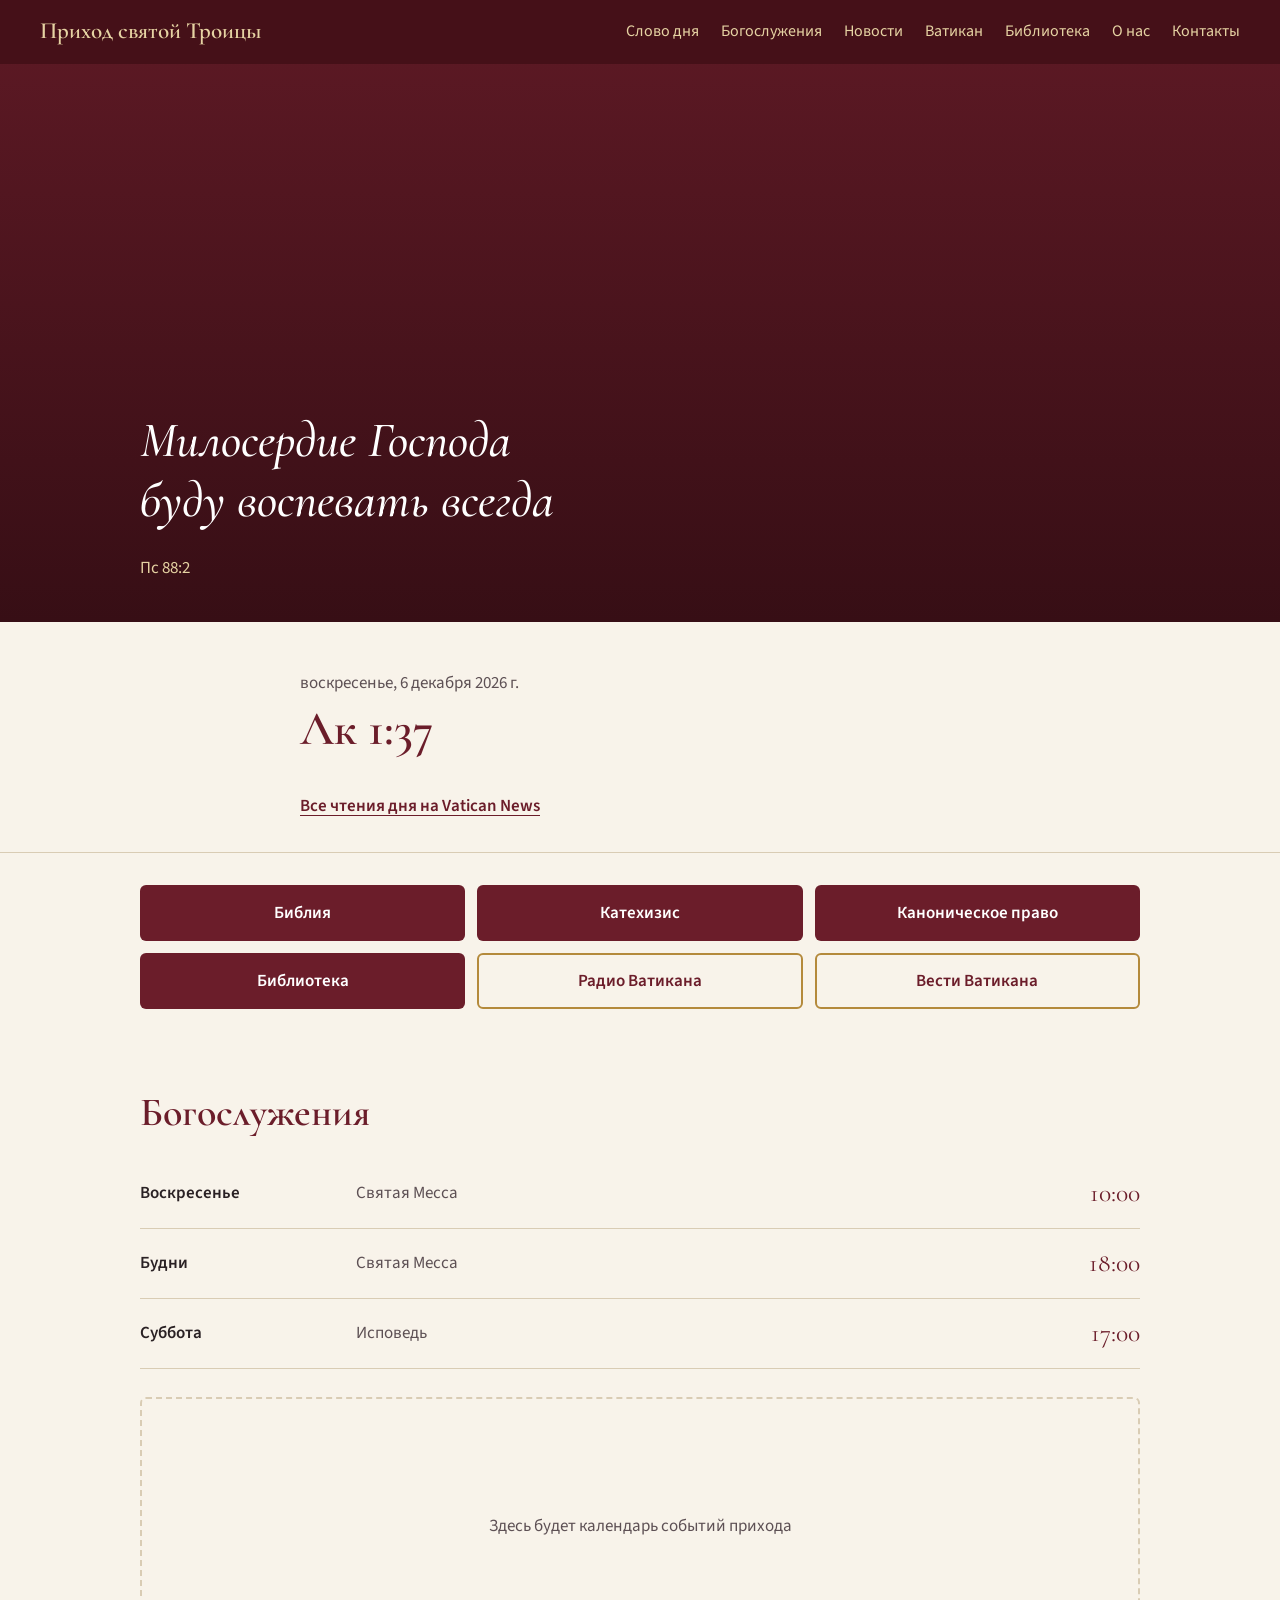
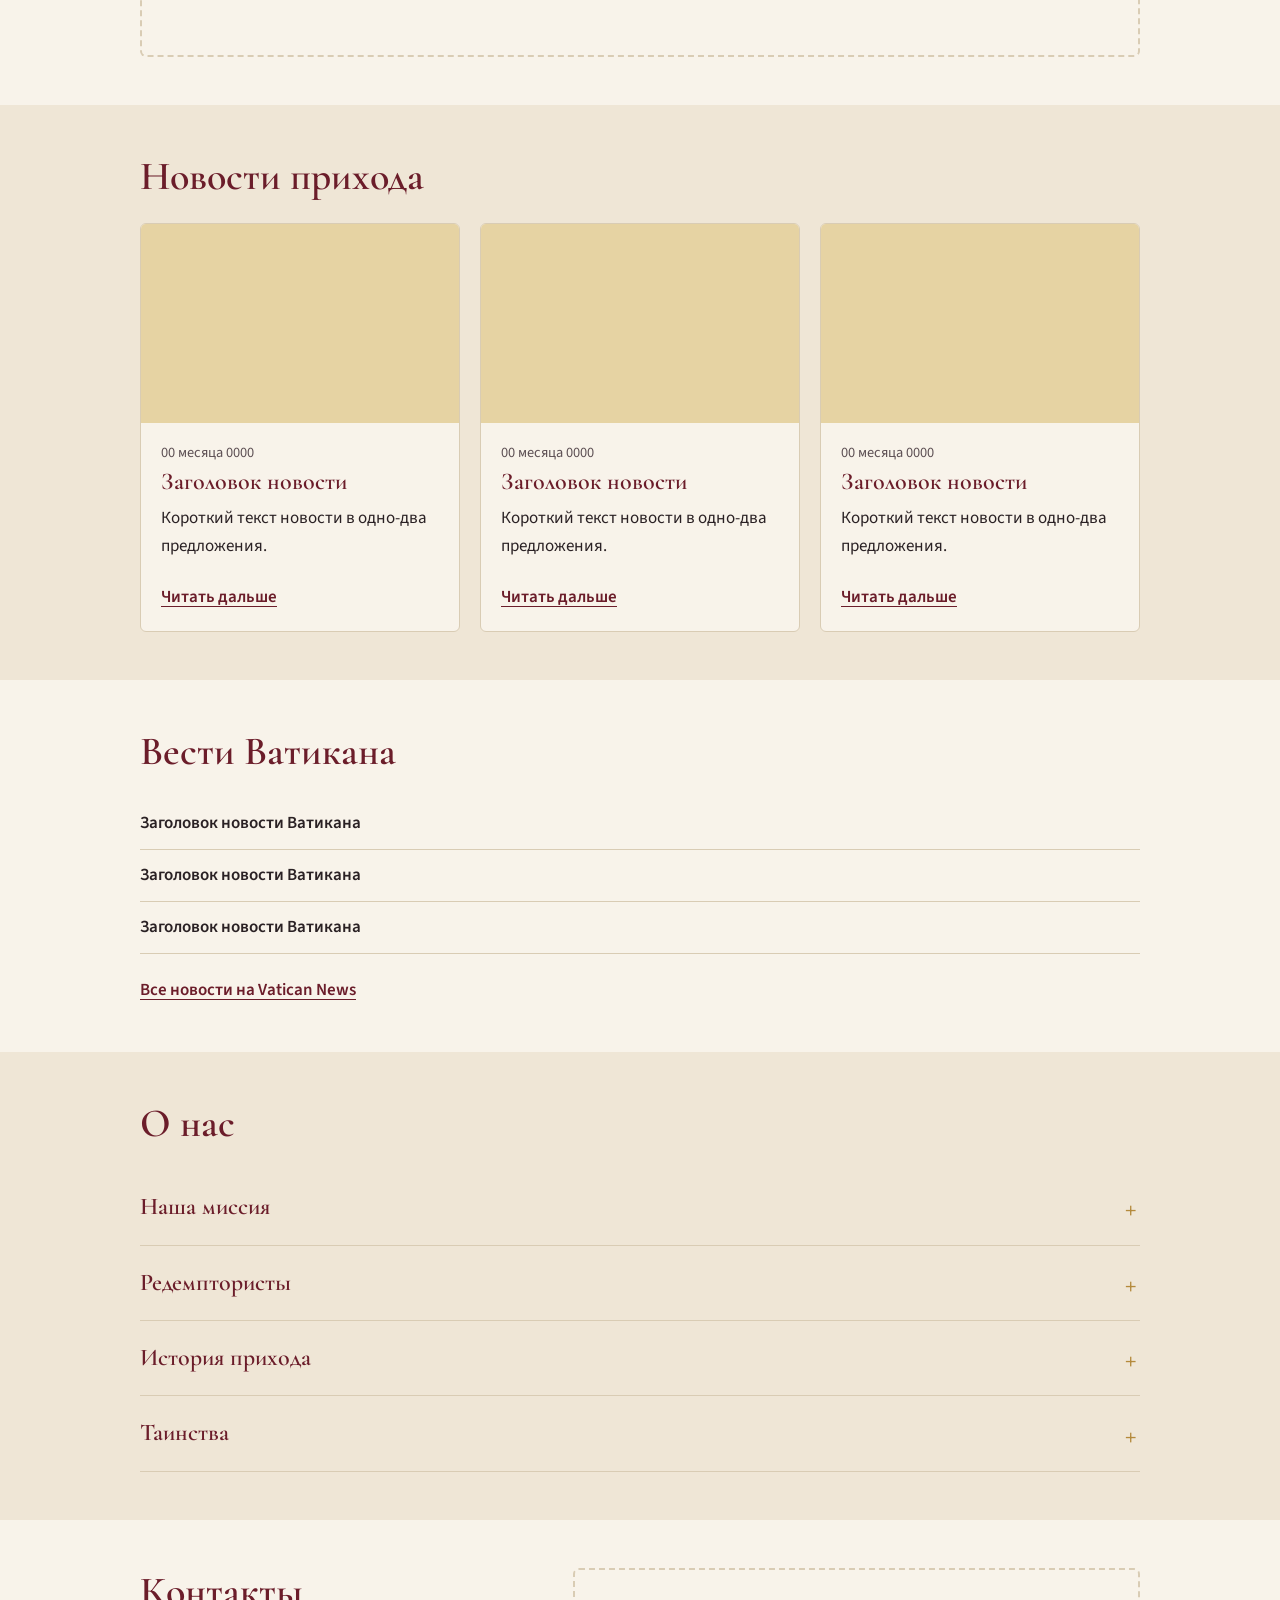
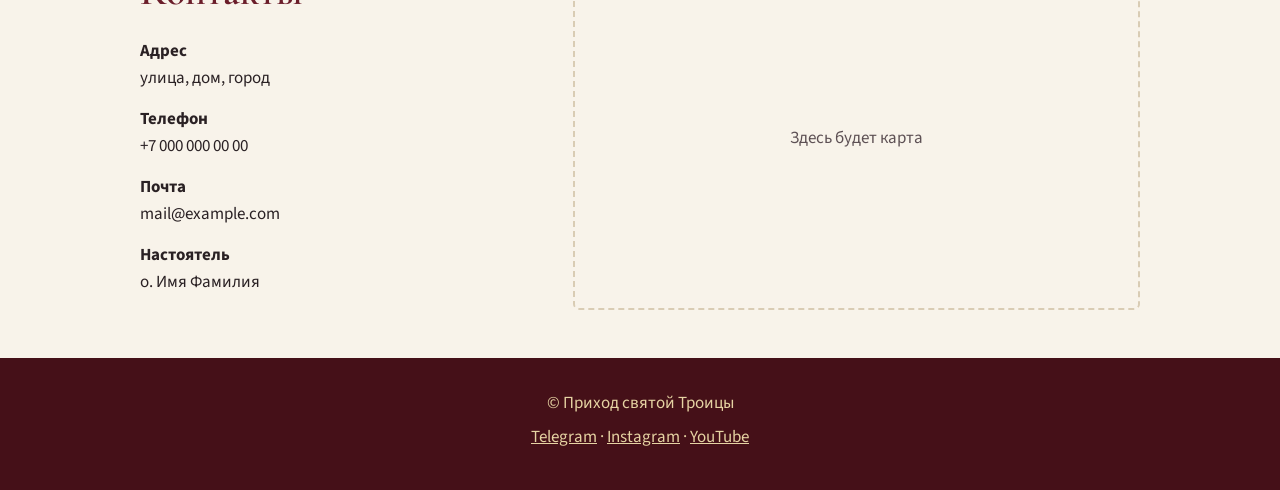
==== index.html @ a74a354b "Add files via upload" ====
<!DOCTYPE html>
<html lang="ru">
<head>
  <meta charset="UTF-8">
  <meta name="viewport" content="width=device-width, initial-scale=1">
  <title>Приход святой Троицы</title><!-- ✏️ название во вкладке браузера -->
  <meta name="description" content="Римско-католический приход святой Троицы. Расписание богослужений, новости, слово дня.">

  <link rel="preconnect" href="https://fonts.googleapis.com">
  <link rel="preconnect" href="https://fonts.gstatic.com" crossorigin>
  <link href="https://fonts.googleapis.com/css2?family=Cormorant+Garamond:ital,wght@0,500;0,600;1,500&family=Source+Sans+3:wght@400;600&display=swap" rel="stylesheet">
  <link rel="stylesheet" href="style.css">
</head>
<body>

<!-- ====================================================
     КАК РЕДАКТИРОВАТЬ
     Ищи пометки ✏️ — там то, что нужно менять.
     Фото кладёшь в папку images/ и пишешь имя файла.
     Цвета и шрифты — в начале файла style.css.
     Слово дня и размышления — в файле script.js.
     ==================================================== -->

<!-- ============ ШАПКА ============ -->
<header class="topbar">
  <a class="brand" href="#top">
    <img class="brand-logo" src="images/logo.png" alt="" onerror="this.style.display='none'"><!-- ✏️ логотип: images/logo.png -->
    <span>Приход святой Троицы</span><!-- ✏️ название -->
  </a>
  <button class="burger" aria-expanded="false" aria-controls="menu" aria-label="Открыть меню">
    <span></span><span></span><span></span>
  </button>
  <nav id="menu" class="menu">
    <!-- ✏️ пункты меню: текст между <a> и </a>, адрес в href -->
    <a href="#word">Слово дня</a>
    <a href="#schedule">Богослужения</a>
    <a href="#news">Новости</a>
    <a href="#vatican">Ватикан</a>
    <a href="#library">Библиотека</a>
    <a href="#about">О нас</a>
    <a href="#contacts">Контакты</a>
  </nav>
</header>

<main id="top">

  <!-- ============ ГЛАВНЫЙ ЭКРАН: ФОТО + ДЕВИЗ ============ -->
  <section class="hero" style="--photo: url('images/hram.jpg')"><!-- ✏️ фото храма: images/hram.jpg -->
    <div class="hero-inner">
      <p class="hero-motto">Милосердие Господа буду воспевать всегда</p><!-- ✏️ девиз -->
      <p class="hero-source">Пс 88:2</p><!-- ✏️ источник или удалить строку -->
    </div>
  </section>

  <!-- ============ СЛОВО ДНЯ ============ -->
  <section id="word" class="word">
    <div class="wrap">
      <p class="word-date" id="word-date"></p>
      <h2 class="word-ref" id="word-ref">Слово дня</h2>
      <p class="word-text" id="word-text"></p>
      <div class="word-note" id="word-note" hidden>
        <p class="word-note-title">Размышление священника</p>
        <p id="word-note-text"></p>
        <p class="word-note-author" id="word-note-author"></p>
      </div>
      <!-- ✏️ ссылка на чтения дня: вставь точный адрес в href -->
      <a class="link-quiet" href="#" target="_blank" rel="noopener">Все чтения дня на Vatican News</a>
    </div>
  </section>

  <!-- ============ БЫСТРЫЕ КНОПКИ ============ -->
  <section id="library" class="quick">
    <div class="wrap">
      <h2 class="visually-hidden">Быстрые ссылки</h2>
      <div class="quick-grid">
        <!-- ✏️ у каждой кнопки: href = адрес, текст = подпись. Лишнюю кнопку можно удалить целиком (от <a до </a>) -->
        <a class="btn" href="#" target="_blank" rel="noopener">Библия</a>
        <a class="btn" href="#" target="_blank" rel="noopener">Катехизис</a>
        <a class="btn" href="#" target="_blank" rel="noopener">Каноническое право</a>
        <a class="btn" href="#" target="_blank" rel="noopener">Библиотека</a>
        <a class="btn btn-gold" href="#" target="_blank" rel="noopener">Радио Ватикана</a>
        <a class="btn btn-gold" href="#vatican">Вести Ватикана</a>
      </div>
    </div>
  </section>

  <!-- ============ БЛИЖАЙШИЕ БОГОСЛУЖЕНИЯ ============ -->
  <section id="schedule" class="block">
    <div class="wrap">
      <h2>Богослужения</h2>
      <ul class="schedule">
        <!-- ✏️ строка = одна служба. Копируй <li>…</li> чтобы добавить, удаляй чтобы убрать -->
        <li><span class="when">Воскресенье</span><span class="time">10:00</span><span class="what">Святая Месса</span></li>
        <li><span class="when">Будни</span><span class="time">18:00</span><span class="what">Святая Месса</span></li>
        <li><span class="when">Суббота</span><span class="time">17:00</span><span class="what">Исповедь</span></li>
      </ul>

      <!-- ✏️ КАЛЕНДАРЬ: сюда вставляется код встраивания из Google Календаря
           (Настройки календаря → Интеграция календаря → Код для встраивания).
           Пока тут пустая рамка. Код <iframe …></iframe> вставь вместо div ниже. -->
      <div class="calendar-slot">Здесь будет календарь событий прихода</div>
    </div>
  </section>

  <!-- ============ НОВОСТИ ПРИХОДА ============ -->
  <section id="news" class="block block-alt">
    <div class="wrap">
      <h2>Новости прихода</h2>
      <div class="cards">
        <!-- ✏️ карточка новости. Копируй целиком <article>…</article>, чтобы добавить новую -->
        <article class="card">
          <div class="card-img" style="--photo: url('images/news1.jpg')"></div><!-- ✏️ фото: images/news1.jpg -->
          <div class="card-body">
            <p class="card-date">00 месяца 0000</p>
            <h3>Заголовок новости</h3>
            <p>Короткий текст новости в одно-два предложения.</p>
            <a class="link-quiet" href="#">Читать дальше</a>
          </div>
        </article>

        <article class="card">
          <div class="card-img" style="--photo: url('images/news2.jpg')"></div>
          <div class="card-body">
            <p class="card-date">00 месяца 0000</p>
            <h3>Заголовок новости</h3>
            <p>Короткий текст новости в одно-два предложения.</p>
            <a class="link-quiet" href="#">Читать дальше</a>
          </div>
        </article>

        <article class="card">
          <div class="card-img" style="--photo: url('images/news3.jpg')"></div>
          <div class="card-body">
            <p class="card-date">00 месяца 0000</p>
            <h3>Заголовок новости</h3>
            <p>Короткий текст новости в одно-два предложения.</p>
            <a class="link-quiet" href="#">Читать дальше</a>
          </div>
        </article>
      </div>
    </div>
  </section>

  <!-- ============ ВЕСТИ ВАТИКАНА ============ -->
  <section id="vatican" class="block">
    <div class="wrap">
      <h2>Вести Ватикана</h2>
      <!-- ✏️ Пока ссылки вписаны вручную. Позже сюда автоматически придёт лента из RSS (сделаем отдельным шагом) -->
      <ul class="headlines">
        <li><a href="#" target="_blank" rel="noopener">Заголовок новости Ватикана</a></li>
        <li><a href="#" target="_blank" rel="noopener">Заголовок новости Ватикана</a></li>
        <li><a href="#" target="_blank" rel="noopener">Заголовок новости Ватикана</a></li>
      </ul>
      <a class="link-quiet" href="#" target="_blank" rel="noopener">Все новости на Vatican News</a>
    </div>
  </section>

  <!-- ============ О НАС (раскрывающиеся блоки) ============ -->
  <section id="about" class="block block-alt">
    <div class="wrap">
      <h2>О нас</h2>
      <!-- ✏️ каждый раскрывающийся блок = <details>. Заголовок в <summary>, текст ниже. Копируй, чтобы добавить -->
      <details class="fold">
        <summary>Наша миссия</summary>
        <div class="fold-body"><p>Текст о миссии прихода.</p></div>
      </details>
      <details class="fold">
        <summary>Редемптористы</summary>
        <div class="fold-body"><p>Текст о редемптористах.</p></div>
      </details>
      <details class="fold">
        <summary>История прихода</summary>
        <div class="fold-body"><p>Текст об истории прихода.</p></div>
      </details>
      <details class="fold">
        <summary>Таинства</summary>
        <div class="fold-body"><p>Как подготовиться к крещению, первому причастию, венчанию.</p></div>
      </details>
    </div>
  </section>

  <!-- ============ КОНТАКТЫ ============ -->
  <section id="contacts" class="block">
    <div class="wrap contacts">
      <div>
        <h2>Контакты</h2>
        <!-- ✏️ данные прихода -->
        <p><strong>Адрес</strong><br>улица, дом, город</p>
        <p><strong>Телефон</strong><br>+7 000 000 00 00</p>
        <p><strong>Почта</strong><br>mail@example.com</p>
        <p><strong>Настоятель</strong><br>о. Имя Фамилия</p>
      </div>
      <!-- ✏️ КАРТА: на Google Картах найди храм → Поделиться → Встраивание карт → скопируй <iframe> и вставь вместо div -->
      <div class="map-slot">Здесь будет карта</div>
    </div>
  </section>

</main>

<footer class="footer">
  <p>© Приход святой Троицы</p><!-- ✏️ -->
  <!-- ✏️ соцсети: впиши адреса -->
  <p><a href="#">Telegram</a> · <a href="#">Instagram</a> · <a href="#">YouTube</a></p>
</footer>

<script src="script.js"></script>
</body>
</html>
---- style.css ----
/* ==========================================================
   ✏️ ЦВЕТА И ШРИФТЫ — меняй только этот блок, остальное подтянется
   ========================================================== */
:root {
  --burgundy: #6b1d2a;       /* основной */
  --burgundy-deep: #451018;  /* тёмный вариант (шапка, подвал) */
  --gold: #b48a3c;           /* акцент */
  --gold-soft: #e6d3a3;      /* светлое золото для текста на тёмном */
  --paper: #f8f3ea;          /* основной фон */
  --paper-alt: #efe6d6;      /* фон чередующихся блоков */
  --ink: #2a2124;            /* текст */
  --ink-soft: #5d5054;       /* второстепенный текст */
  --line: #d9ccb4;           /* линии */

  --font-head: "Cormorant Garamond", Georgia, "Times New Roman", serif;
  --font-body: "Source Sans 3", "Segoe UI", Arial, sans-serif;

  --radius: 6px;
}

/* ---------- база ---------- */
*, *::before, *::after { box-sizing: border-box; }
html { scroll-behavior: smooth; scroll-padding-top: 72px; }
body {
  margin: 0;
  font-family: var(--font-body);
  font-size: 1.0625rem; /* 17px */
  line-height: 1.6;
  color: var(--ink);
  background: var(--paper);
}
img { max-width: 100%; }
a { color: var(--burgundy); }
h1, h2, h3 { font-family: var(--font-head); font-weight: 600; line-height: 1.15; margin: 0 0 .6em; color: var(--burgundy); }
h2 { font-size: clamp(1.9rem, 5vw, 2.5rem); }
h3 { font-size: 1.5rem; }
p { margin: 0 0 1em; }
.wrap { max-width: 1040px; margin: 0 auto; padding: 0 20px; }
.visually-hidden { position: absolute; width: 1px; height: 1px; overflow: hidden; clip: rect(0 0 0 0); white-space: nowrap; }
:focus-visible { outline: 3px solid var(--gold); outline-offset: 3px; }

/* ---------- шапка ---------- */
.topbar {
  position: sticky; top: 0; z-index: 20;
  display: flex; align-items: center; justify-content: space-between;
  min-height: 64px; padding: 8px 20px;
  background: var(--burgundy-deep);
}
.brand { display: flex; align-items: center; gap: 12px; text-decoration: none; color: var(--gold-soft);
  font-family: var(--font-head); font-size: 1.45rem; font-weight: 600; }
.brand-logo { height: 40px; width: auto; }

.burger { width: 48px; height: 48px; border: 0; border-radius: 50%; background: transparent; cursor: pointer;
  display: flex; flex-direction: column; justify-content: center; align-items: center; gap: 5px; }
.burger span { display: block; width: 24px; height: 2px; background: var(--gold-soft); transition: transform .2s, opacity .2s; }
.burger[aria-expanded="true"] span:nth-child(1) { transform: translateY(7px) rotate(45deg); }
.burger[aria-expanded="true"] span:nth-child(2) { opacity: 0; }
.burger[aria-expanded="true"] span:nth-child(3) { transform: translateY(-7px) rotate(-45deg); }

.menu { display: none; position: absolute; top: 100%; left: 0; right: 0; background: var(--burgundy-deep);
  padding: 8px 20px 20px; border-top: 1px solid rgba(230,211,163,.25); }
.menu.open { display: block; }
.menu a { display: block; padding: 14px 0; color: #fff; text-decoration: none; font-size: 1.1rem;
  border-bottom: 1px solid rgba(230,211,163,.15); }
.menu a:hover { color: var(--gold-soft); }

/* ---------- главный экран ---------- */
.hero {
  min-height: 56vh;
  display: flex; align-items: flex-end;
  background:
    linear-gradient(180deg, rgba(40,10,15,.25) 0%, rgba(40,10,15,.78) 100%),
    var(--photo, none) center / cover no-repeat,
    var(--burgundy);   /* цвет-заглушка, пока нет фото */
  color: #fff;
}
.hero-inner { width: 100%; max-width: 1040px; margin: 0 auto; padding: 48px 20px 40px; }
.hero-motto { font-family: var(--font-head); font-style: italic; font-weight: 500;
  font-size: clamp(1.8rem, 6vw, 3.1rem); line-height: 1.2; max-width: 20ch; margin: 0 0 .5em; }
.hero-source { margin: 0; color: var(--gold-soft); }

/* ---------- слово дня ---------- */
.word { padding: 48px 0 32px; background: var(--paper); border-bottom: 1px solid var(--line); }
.word .wrap { max-width: 720px; }
.word-date { color: var(--ink-soft); margin-bottom: .3em; }
.word-ref { font-size: clamp(2.2rem, 7vw, 3rem); }
.word-text { font-family: var(--font-head); font-size: 1.5rem; line-height: 1.45; }
.word-note { margin: 24px 0; padding: 4px 0 4px 20px; border-left: 3px solid var(--gold); }
.word-note-title { font-weight: 600; color: var(--burgundy); margin-bottom: .4em; }
.word-note-author { color: var(--ink-soft); font-style: italic; margin: 0; }

.link-quiet { display: inline-block; margin-top: .4em; color: var(--burgundy); font-weight: 600; text-underline-offset: 4px; }

/* ---------- быстрые кнопки ---------- */
.quick { padding: 32px 0; }
.quick-grid { display: grid; grid-template-columns: 1fr 1fr; gap: 12px; }
.btn {
  display: flex; align-items: center; justify-content: center; text-align: center;
  min-height: 56px; padding: 10px 14px; border-radius: var(--radius);
  background: var(--burgundy); color: #fff; text-decoration: none; font-weight: 600;
  transition: background .15s;
}
.btn:hover { background: var(--burgundy-deep); }
.btn-gold { background: transparent; color: var(--burgundy); border: 2px solid var(--gold); }
.btn-gold:hover { background: var(--gold-soft); }

/* ---------- блоки ---------- */
.block { padding: 48px 0; }
.block-alt { background: var(--paper-alt); }

.schedule { list-style: none; margin: 0 0 28px; padding: 0; }
.schedule li { display: grid; grid-template-columns: 1fr auto; gap: 2px 16px; padding: 14px 0; border-bottom: 1px solid var(--line); }
.schedule .when { font-weight: 600; }
.schedule .time { font-family: var(--font-head); font-size: 1.6rem; color: var(--burgundy); grid-row: span 2; grid-column: 2; align-self: center; }
.schedule .what { color: var(--ink-soft); }

.calendar-slot, .map-slot {
  min-height: 260px; display: flex; align-items: center; justify-content: center; text-align: center; padding: 20px;
  border: 2px dashed var(--line); border-radius: var(--radius); color: var(--ink-soft);
}
.calendar-slot iframe, .map-slot iframe { width: 100%; height: 100%; min-height: 320px; border: 0; }

/* новости */
.cards { display: grid; gap: 20px; }
.card { background: var(--paper); border: 1px solid var(--line); border-radius: var(--radius); overflow: hidden; }
.card-img { aspect-ratio: 16 / 10; background: var(--photo, none) center / cover no-repeat, var(--gold-soft); }
.card-body { padding: 18px 20px 20px; }
.card-date { font-size: .9rem; color: var(--ink-soft); margin-bottom: .3em; }
.card h3 { margin-bottom: .4em; }

.headlines { list-style: none; margin: 0 0 16px; padding: 0; }
.headlines li { padding: 12px 0; border-bottom: 1px solid var(--line); }
.headlines a { color: var(--ink); text-decoration: none; font-weight: 600; }
.headlines a:hover { color: var(--burgundy); text-decoration: underline; }

/* раскрывающиеся блоки */
.fold { border-bottom: 1px solid var(--line); }
.fold summary { cursor: pointer; list-style: none; padding: 18px 40px 18px 0; position: relative;
  font-family: var(--font-head); font-size: 1.5rem; font-weight: 600; color: var(--burgundy); }
.fold summary::-webkit-details-marker { display: none; }
.fold summary::after { content: "+"; position: absolute; right: 4px; top: 50%; transform: translateY(-50%);
  font-size: 1.8rem; color: var(--gold); transition: transform .2s; }
.fold[open] summary::after { content: "–"; }
.fold-body { padding: 0 0 18px; max-width: 70ch; }

/* контакты */
.contacts { display: grid; gap: 28px; }
.contacts p { margin-bottom: .8em; }

/* подвал */
.footer { background: var(--burgundy-deep); color: var(--gold-soft); text-align: center; padding: 32px 20px; }
.footer p { margin: 0 0 .4em; }
.footer a { color: var(--gold-soft); }

/* ---------- компьютер ---------- */
@media (min-width: 760px) {
  .topbar { padding: 8px 40px; }
  .burger { display: none; }
  .menu { display: flex; position: static; background: transparent; padding: 0; border: 0; gap: 22px; }
  .menu a { padding: 8px 0; border: 0; font-size: 1rem; color: var(--gold-soft); }
  .menu a:hover { color: #fff; }

  .quick-grid { grid-template-columns: repeat(3, 1fr); }
  .cards { grid-template-columns: repeat(3, 1fr); }
  .contacts { grid-template-columns: 1fr 1.4fr; }
  .schedule li { grid-template-columns: 200px 1fr auto; align-items: center; }
  .schedule .time { grid-row: auto; grid-column: auto; order: 3; }
  .schedule .what { order: 2; }
  .hero { min-height: 62vh; }
}

@media (prefers-reduced-motion: reduce) {
  html { scroll-behavior: auto; }
  * { transition: none !important; }
}
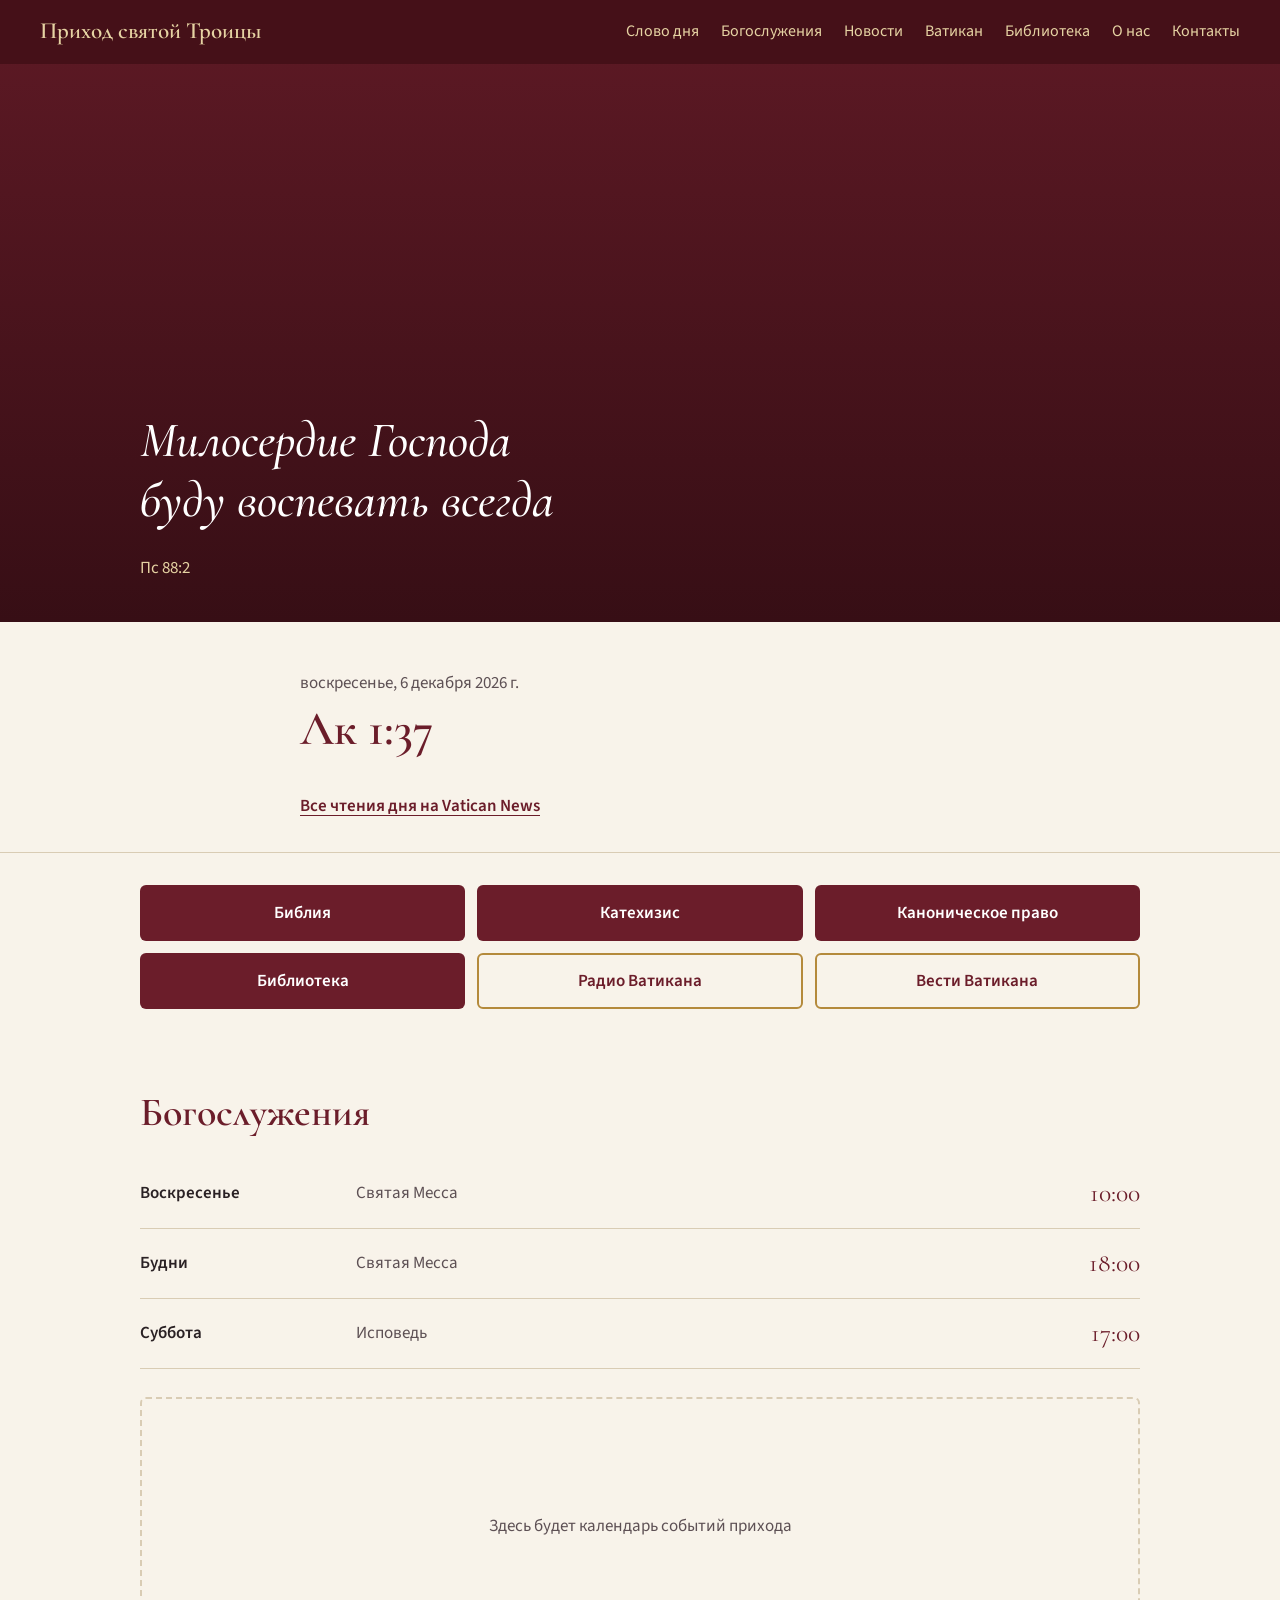
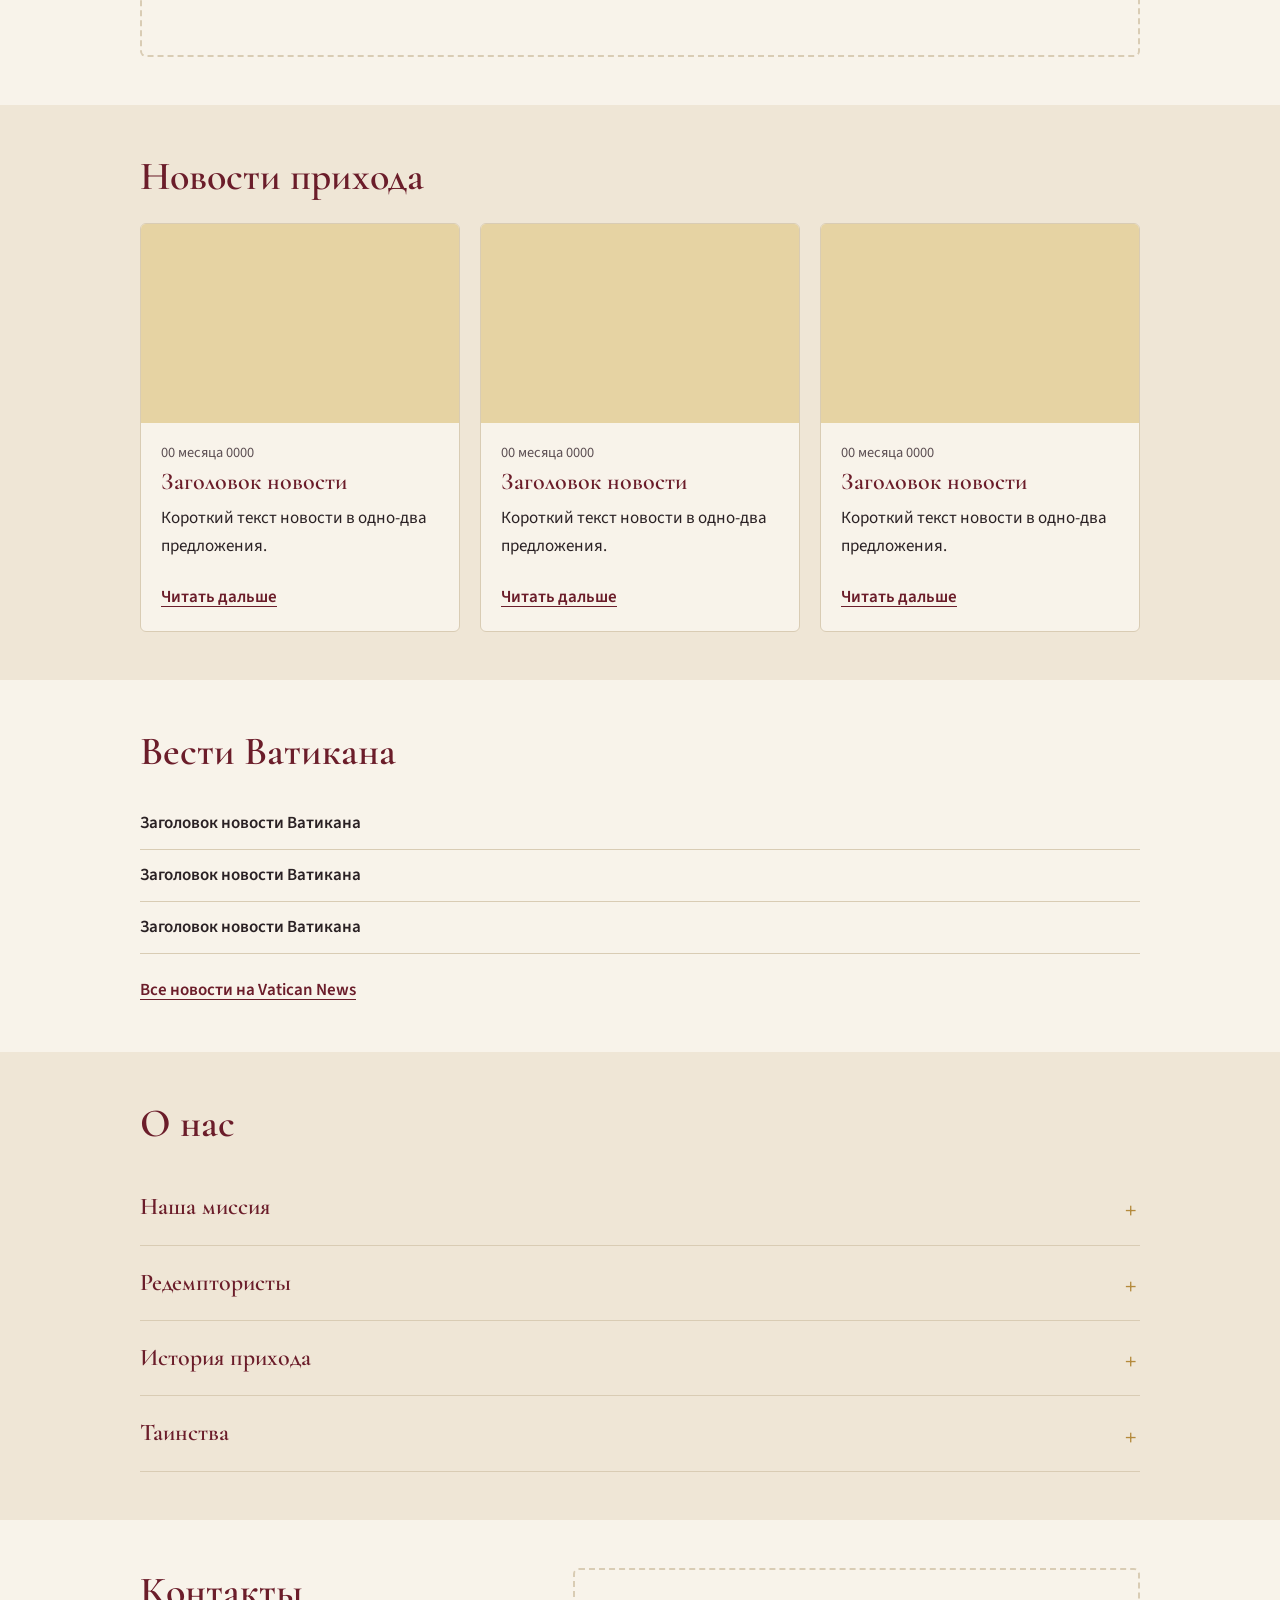
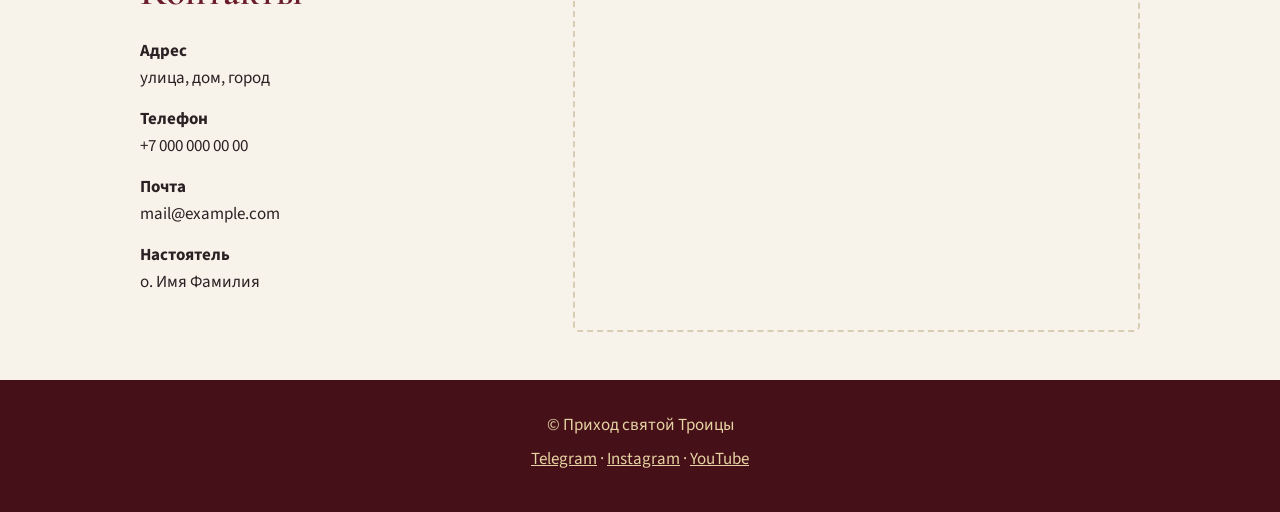
==== commit 5c30b7f8: "Update index.html" ====
--- a/index.html
+++ b/index.html
@@ -191,7 +191,7 @@
         <p><strong>Настоятель</strong><br>о. Имя Фамилия</p>
       </div>
       <!-- ✏️ КАРТА: на Google Картах найди храм → Поделиться → Встраивание карт → скопируй <iframe> и вставь вместо div -->
-      <div class="map-slot">Здесь будет карта</div>
+      <div class="map-slot"><iframe src="https://www.google.com/maps/embed?pb=!1m18!1m12!1m3!1d711.361513503412!2d69.14936726860068!3d54.87683800076238!2m3!1f0!2f0!3f0!3m2!1i1024!2i768!4f13.1!3m3!1m2!1s0x43b23a4cf535a301%3A0x36b0eb325f158c81!2z0JrQvtGB0YLRkdC7INCh0LLRj9GC0L7QuSDQotGA0L7QuNGG0Ys!5e1!3m2!1sru!2skz!4v1793726234527!5m2!1sru!2skz" width="600" height="450" style="border:0;" allowfullscreen="" loading="lazy" referrerpolicy="strict-origin-when-cross-origin"></iframe></div>
     </div>
   </section>
 
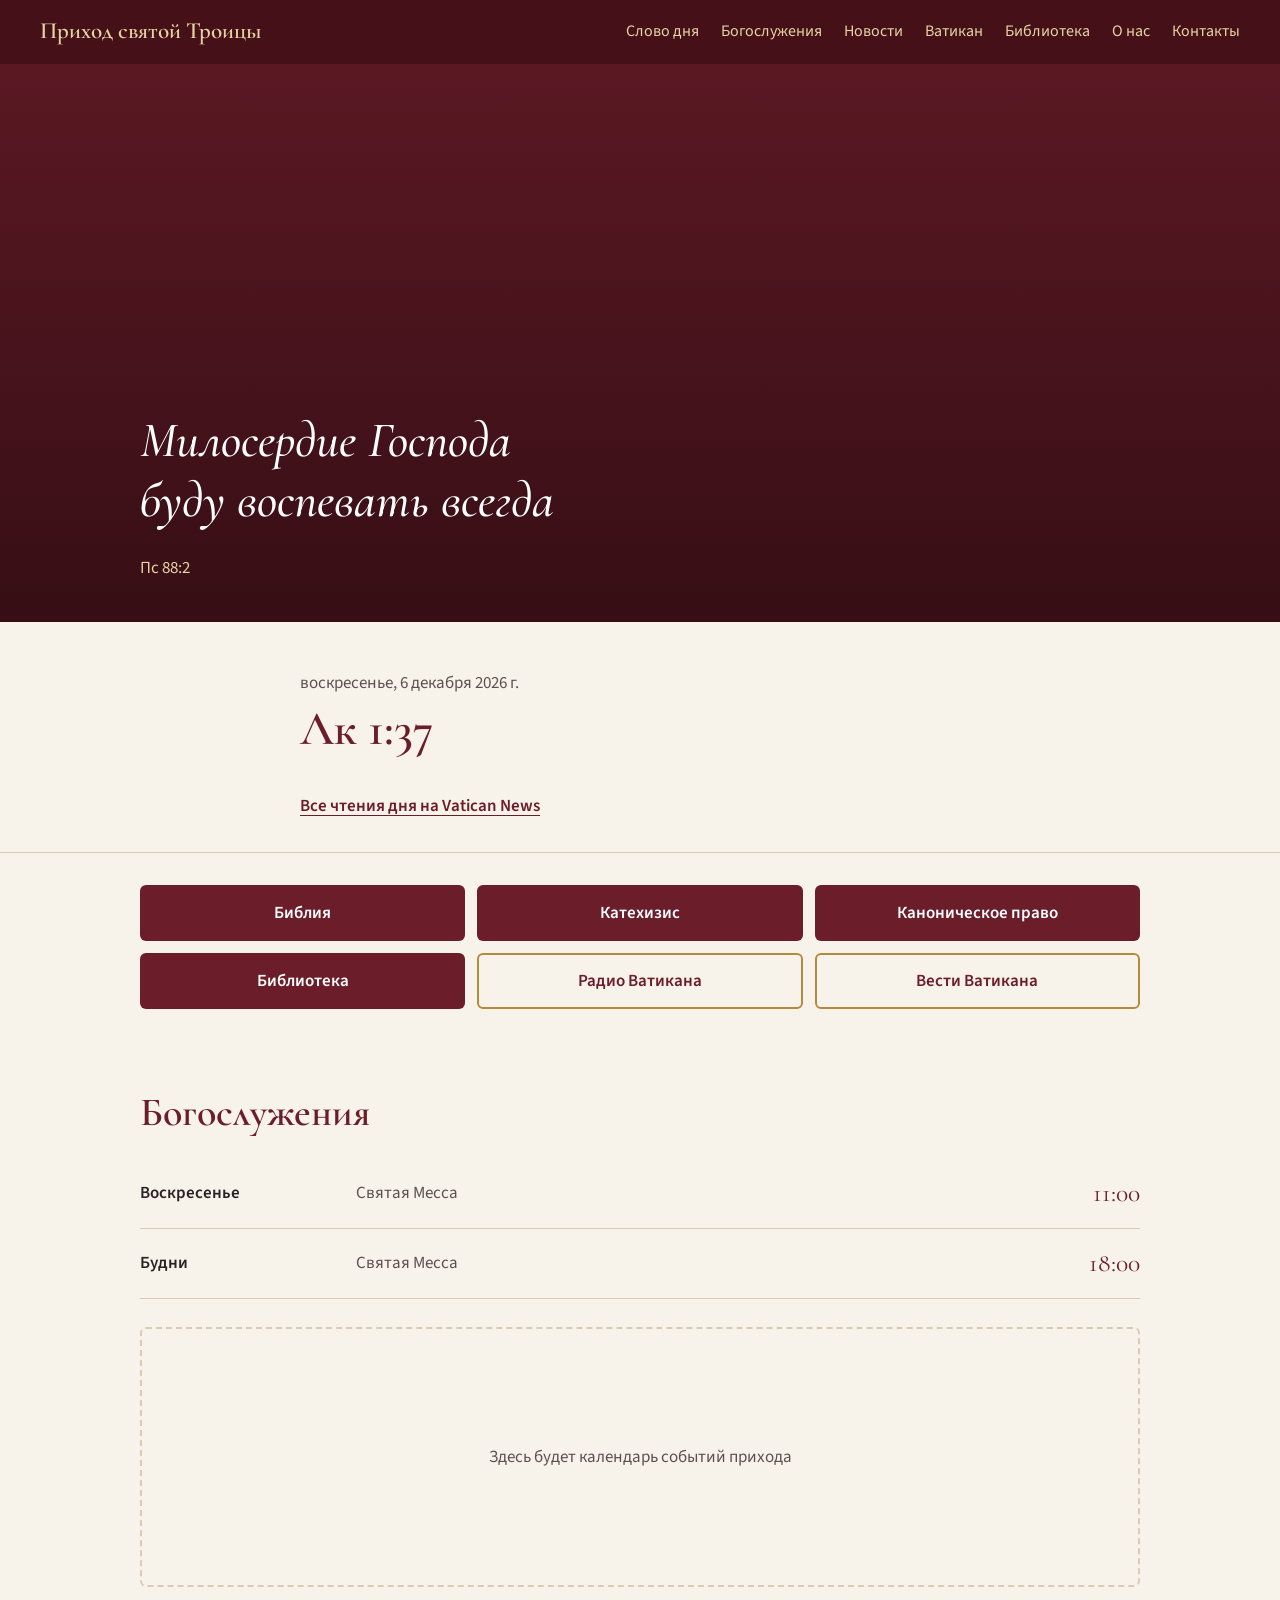
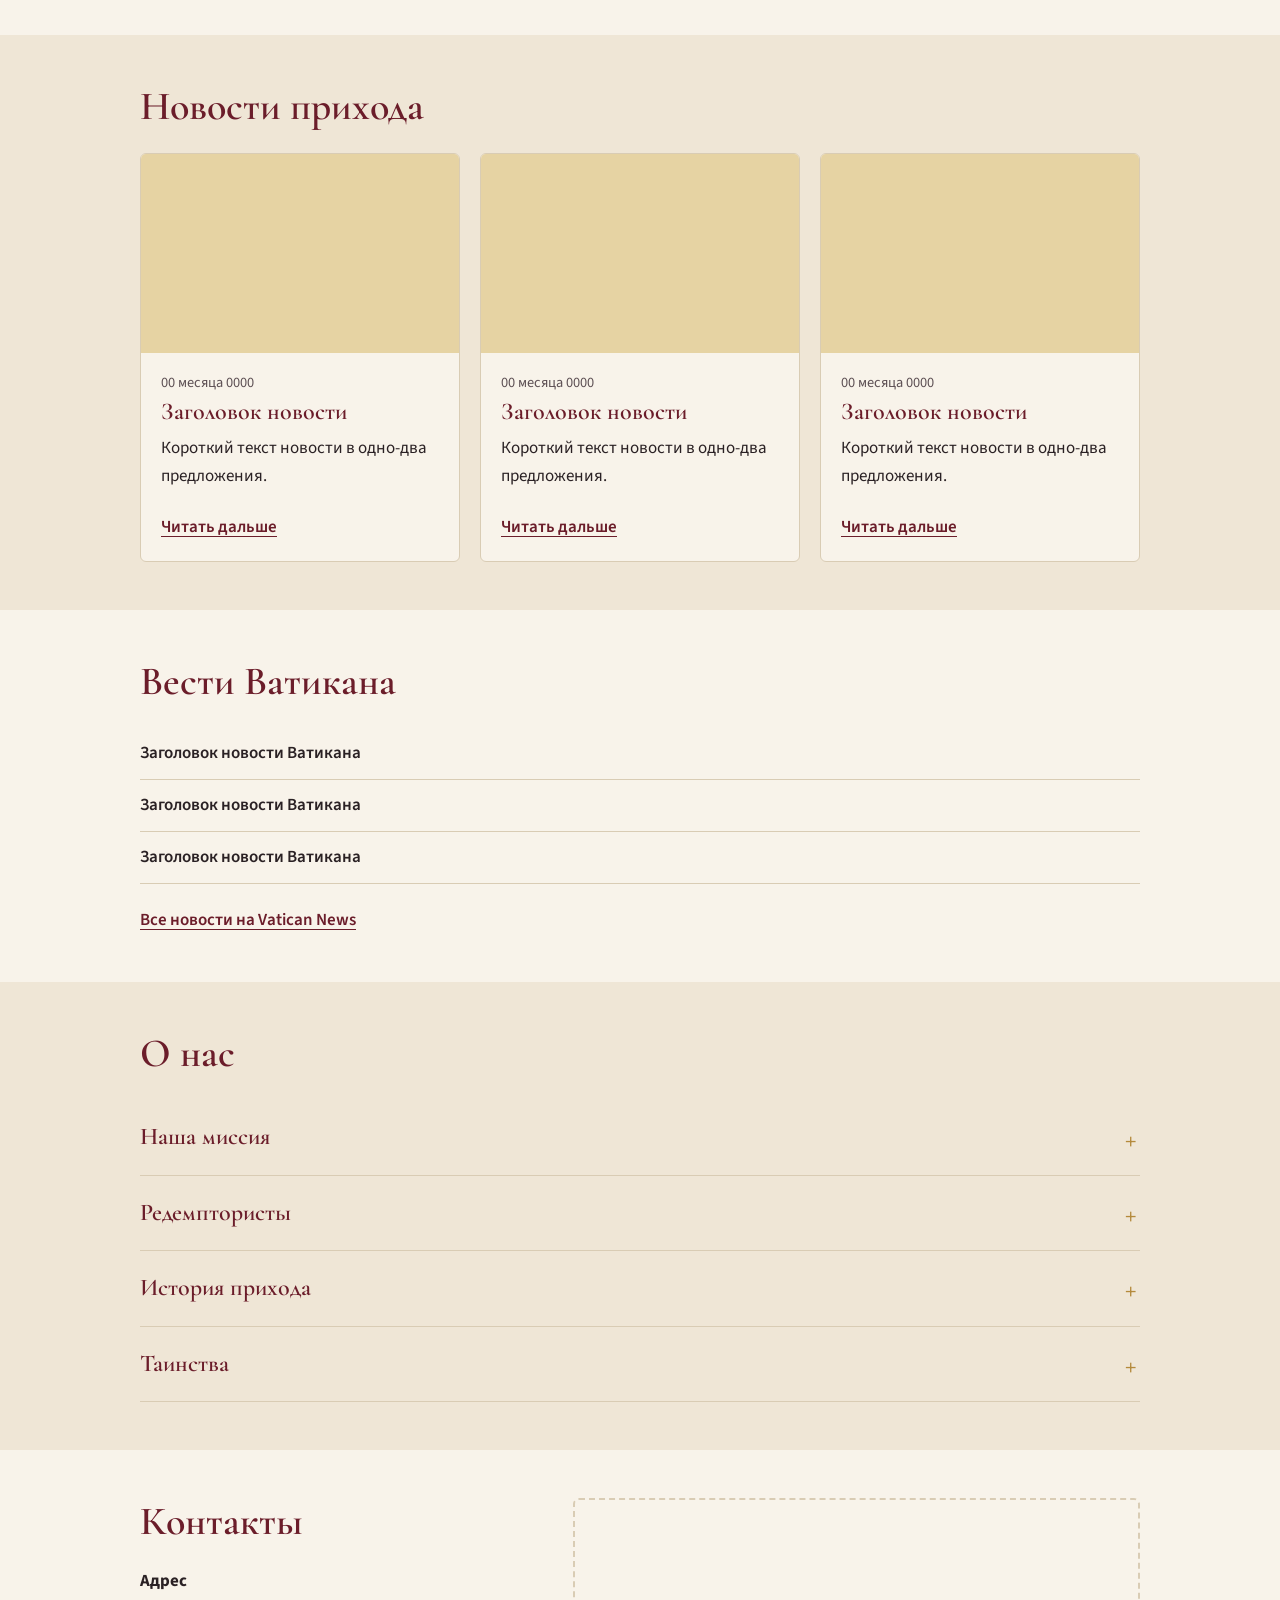
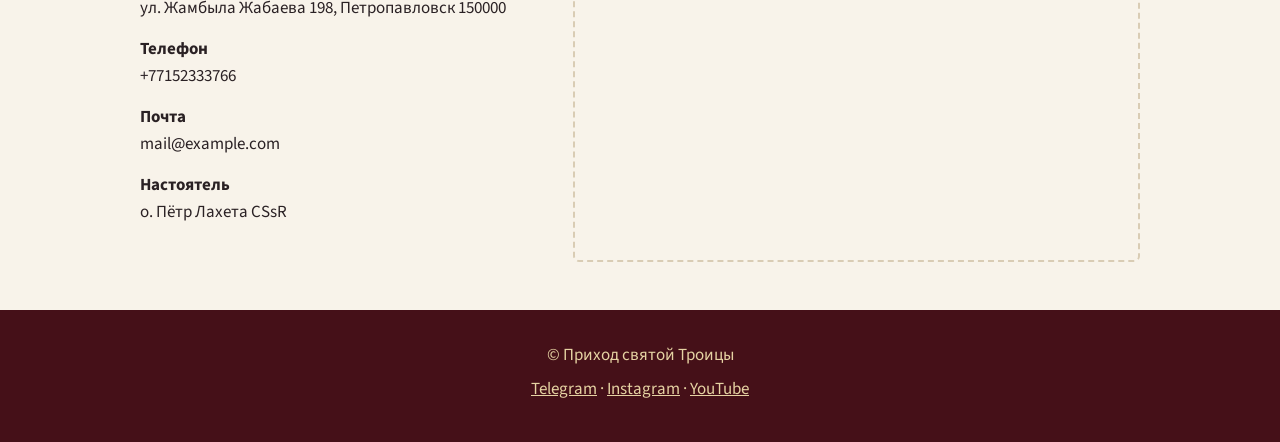
==== commit f7b257ff: "Update index.html" ====
--- a/index.html
+++ b/index.html
@@ -90,9 +90,8 @@
       <h2>Богослужения</h2>
       <ul class="schedule">
         <!-- ✏️ строка = одна служба. Копируй <li>…</li> чтобы добавить, удаляй чтобы убрать -->
-        <li><span class="when">Воскресенье</span><span class="time">10:00</span><span class="what">Святая Месса</span></li>
+        <li><span class="when">Воскресенье</span><span class="time">11:00</span><span class="what">Святая Месса</span></li>
         <li><span class="when">Будни</span><span class="time">18:00</span><span class="what">Святая Месса</span></li>
-        <li><span class="when">Суббота</span><span class="time">17:00</span><span class="what">Исповедь</span></li>
       </ul>
 
       <!-- ✏️ КАЛЕНДАРЬ: сюда вставляется код встраивания из Google Календаря
@@ -170,7 +169,10 @@
       </details>
       <details class="fold">
         <summary>История прихода</summary>
-        <div class="fold-body"><p>Текст об истории прихода.</p></div>
+        <div class="fold-body"><p>В конце XIX в. в Петропавловске проживало около 300 католиков (первый священник — И. Райнец). С 1902 по 1910 г. службы шли в арендованной часовне.
+        В 1908 г. верующие получили разрешение на строительство храма, а в мае 1909 г. епископ Ян Цепляк освятил его краеугольный камень. Строительный комитет (председатель Е. Клольковский) во главе с крупными меценатами (Гецевич, Потасевич, ТД «Поклевский-Козелл») собрал средства, и к 1911 г. церковь Святейшего Сердца Иисуса была построена и действовала (священник И. Сенвайтис). К 1912 г. число католиков превысило 6 тыс. человек.
+        После 1917 г. костёл национализировали: в 1920-х гг. разобрали башню под склад, а в 1930-х гг. перестроили здание под жилье для руководства обкома партии.
+        В декабре 1991 г. зарегистрирован приход «Святой Троицы». Не добившись возврата старого здания, верующие построили в 1994–1997 гг. новый Храм Божьего Милосердия (освящен в 2000 г., с 2012 г. — Святилище Божьего Милосердия).</p></div>
       </details>
       <details class="fold">
         <summary>Таинства</summary>
@@ -185,10 +187,10 @@
       <div>
         <h2>Контакты</h2>
         <!-- ✏️ данные прихода -->
-        <p><strong>Адрес</strong><br>улица, дом, город</p>
-        <p><strong>Телефон</strong><br>+7 000 000 00 00</p>
+        <p><strong>Адрес</strong><br>ул. Жамбыла Жабаева 198, Петропавловск 150000</p>
+        <p><strong>Телефон</strong><br>+77152333766</p>
         <p><strong>Почта</strong><br>mail@example.com</p>
-        <p><strong>Настоятель</strong><br>о. Имя Фамилия</p>
+        <p><strong>Настоятель</strong><br>о. Пётр Лахета CSsR</p>
       </div>
       <!-- ✏️ КАРТА: на Google Картах найди храм → Поделиться → Встраивание карт → скопируй <iframe> и вставь вместо div -->
       <div class="map-slot"><iframe src="https://www.google.com/maps/embed?pb=!1m18!1m12!1m3!1d711.361513503412!2d69.14936726860068!3d54.87683800076238!2m3!1f0!2f0!3f0!3m2!1i1024!2i768!4f13.1!3m3!1m2!1s0x43b23a4cf535a301%3A0x36b0eb325f158c81!2z0JrQvtGB0YLRkdC7INCh0LLRj9GC0L7QuSDQotGA0L7QuNGG0Ys!5e1!3m2!1sru!2skz!4v1793726234527!5m2!1sru!2skz" width="600" height="450" style="border:0;" allowfullscreen="" loading="lazy" referrerpolicy="strict-origin-when-cross-origin"></iframe></div>
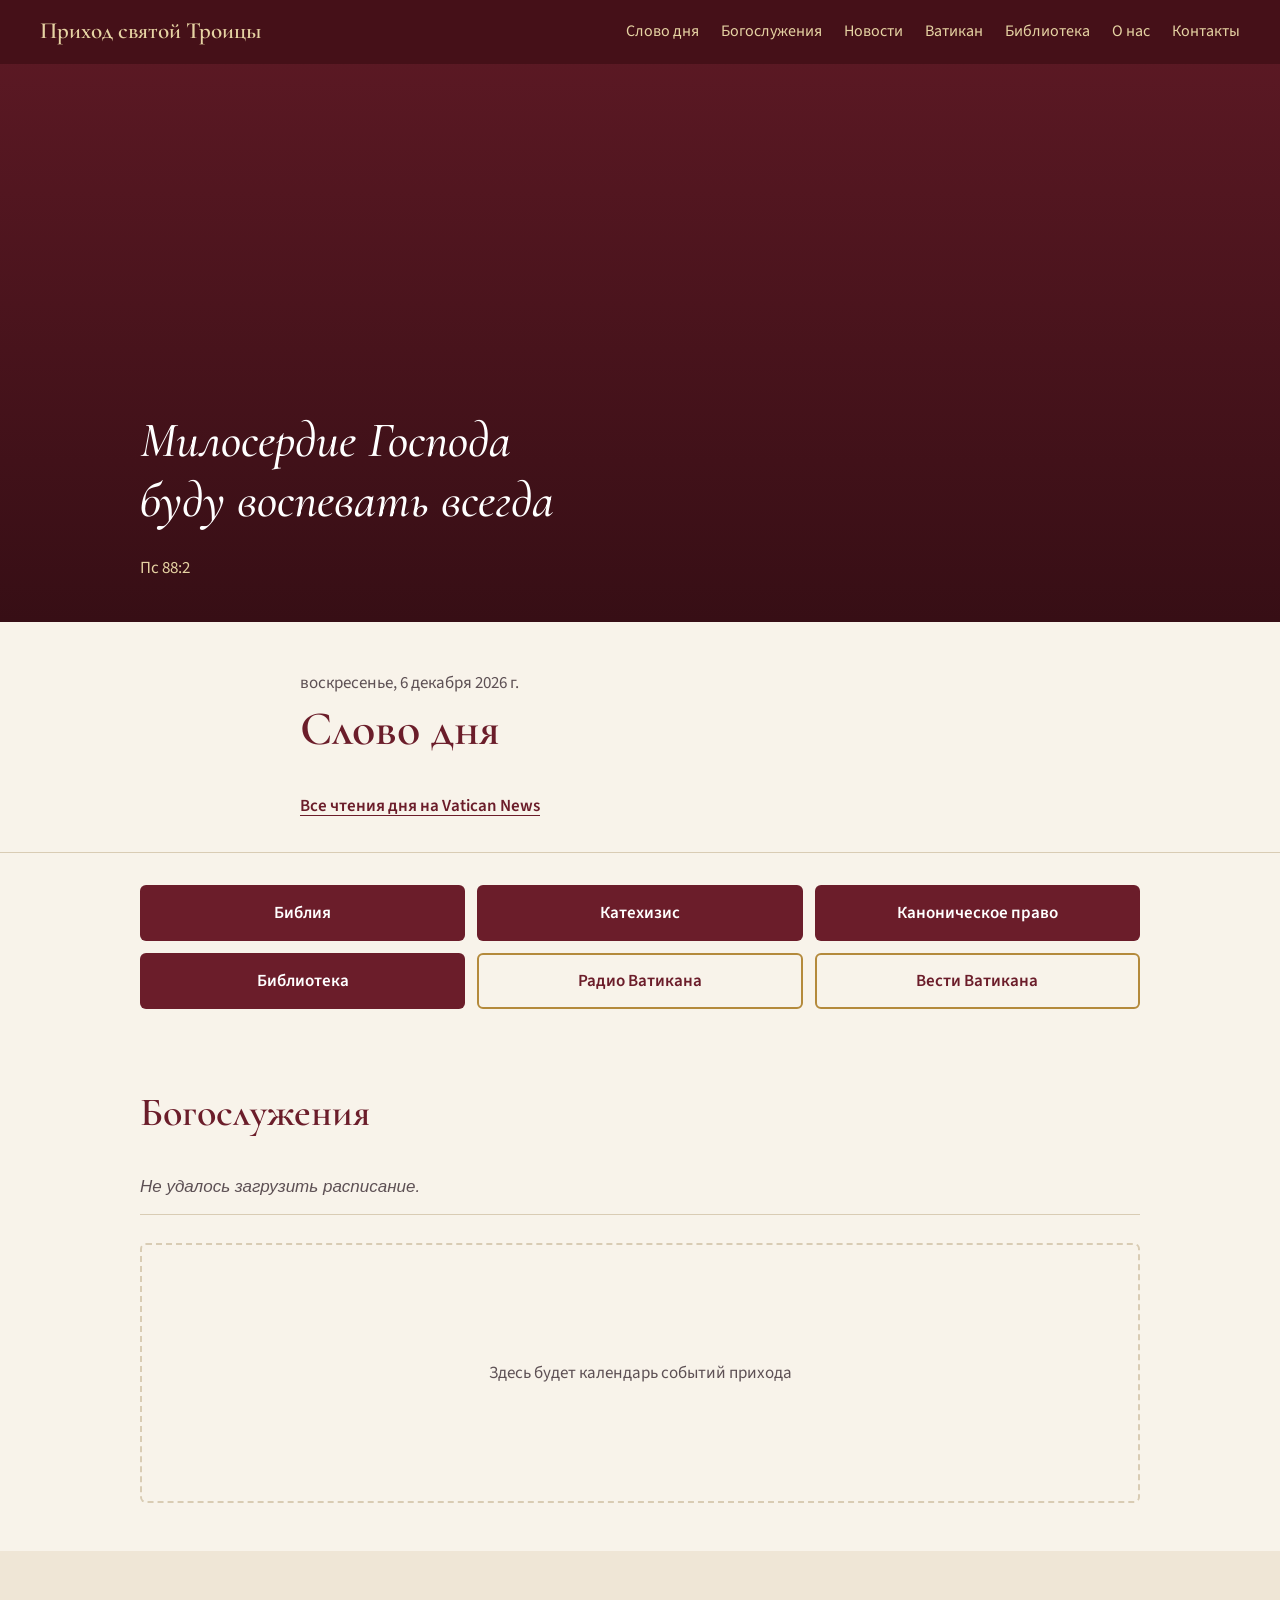
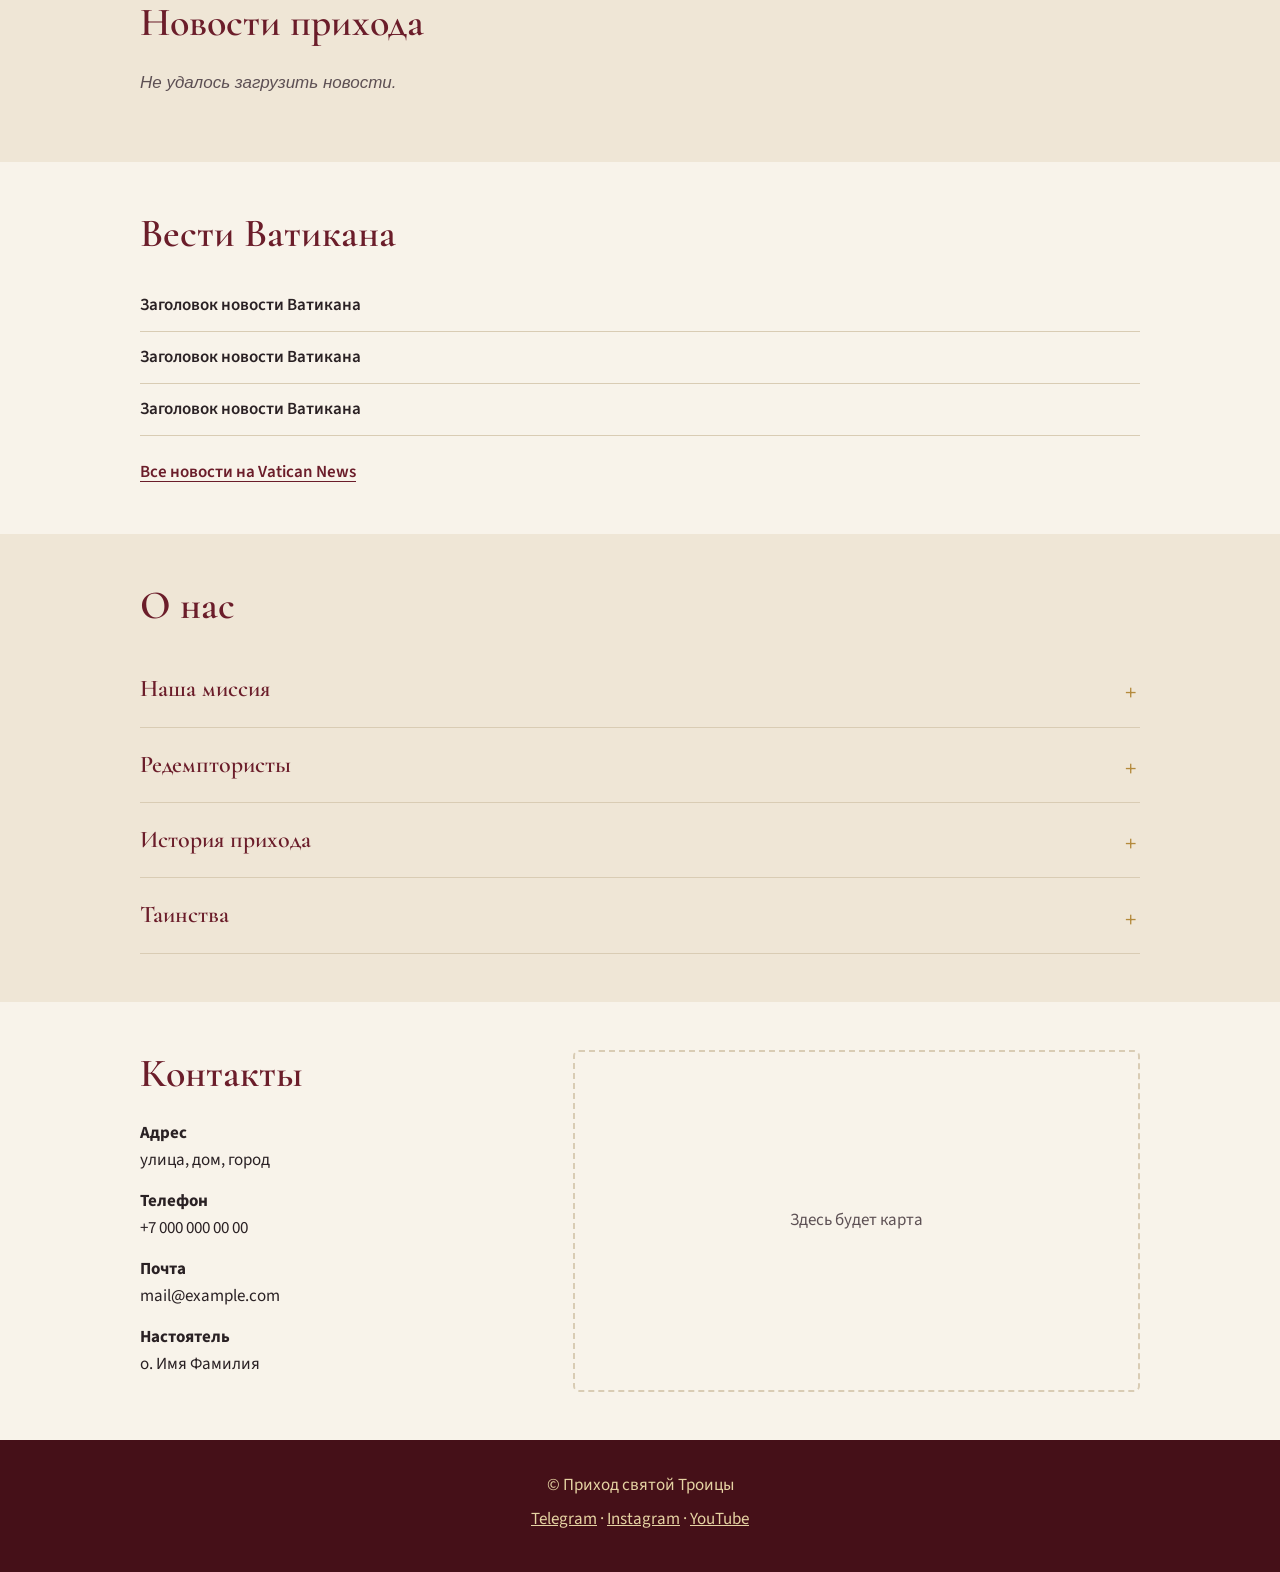
==== commit 4bb81bb3: "Add files via upload" ====
--- a/index.html
+++ b/index.html
@@ -18,7 +18,8 @@
      Ищи пометки ✏️ — там то, что нужно менять.
      Фото кладёшь в папку images/ и пишешь имя файла.
      Цвета и шрифты — в начале файла style.css.
-     Слово дня и размышления — в файле script.js.
+     Расписание, новости, слово дня и размышления — в папке data/
+     (их правит священник через админку, подробности в инструкции).
      ==================================================== -->
 
 <!-- ============ ШАПКА ============ -->
@@ -88,11 +89,7 @@
   <section id="schedule" class="block">
     <div class="wrap">
       <h2>Богослужения</h2>
-      <ul class="schedule">
-        <!-- ✏️ строка = одна служба. Копируй <li>…</li> чтобы добавить, удаляй чтобы убрать -->
-        <li><span class="when">Воскресенье</span><span class="time">11:00</span><span class="what">Святая Месса</span></li>
-        <li><span class="when">Будни</span><span class="time">18:00</span><span class="what">Святая Месса</span></li>
-      </ul>
+      <ul class="schedule" id="schedule-list"><li class="empty">Загрузка расписания…</li></ul>
 
       <!-- ✏️ КАЛЕНДАРЬ: сюда вставляется код встраивания из Google Календаря
            (Настройки календаря → Интеграция календаря → Код для встраивания).
@@ -105,38 +102,7 @@
   <section id="news" class="block block-alt">
     <div class="wrap">
       <h2>Новости прихода</h2>
-      <div class="cards">
-        <!-- ✏️ карточка новости. Копируй целиком <article>…</article>, чтобы добавить новую -->
-        <article class="card">
-          <div class="card-img" style="--photo: url('images/news1.jpg')"></div><!-- ✏️ фото: images/news1.jpg -->
-          <div class="card-body">
-            <p class="card-date">00 месяца 0000</p>
-            <h3>Заголовок новости</h3>
-            <p>Короткий текст новости в одно-два предложения.</p>
-            <a class="link-quiet" href="#">Читать дальше</a>
-          </div>
-        </article>
-
-        <article class="card">
-          <div class="card-img" style="--photo: url('images/news2.jpg')"></div>
-          <div class="card-body">
-            <p class="card-date">00 месяца 0000</p>
-            <h3>Заголовок новости</h3>
-            <p>Короткий текст новости в одно-два предложения.</p>
-            <a class="link-quiet" href="#">Читать дальше</a>
-          </div>
-        </article>
-
-        <article class="card">
-          <div class="card-img" style="--photo: url('images/news3.jpg')"></div>
-          <div class="card-body">
-            <p class="card-date">00 месяца 0000</p>
-            <h3>Заголовок новости</h3>
-            <p>Короткий текст новости в одно-два предложения.</p>
-            <a class="link-quiet" href="#">Читать дальше</a>
-          </div>
-        </article>
-      </div>
+      <div class="cards" id="news-list"><p class="empty">Загрузка новостей…</p></div>
     </div>
   </section>
 
@@ -169,10 +135,7 @@
       </details>
       <details class="fold">
         <summary>История прихода</summary>
-        <div class="fold-body"><p>В конце XIX в. в Петропавловске проживало около 300 католиков (первый священник — И. Райнец). С 1902 по 1910 г. службы шли в арендованной часовне.
-        В 1908 г. верующие получили разрешение на строительство храма, а в мае 1909 г. епископ Ян Цепляк освятил его краеугольный камень. Строительный комитет (председатель Е. Клольковский) во главе с крупными меценатами (Гецевич, Потасевич, ТД «Поклевский-Козелл») собрал средства, и к 1911 г. церковь Святейшего Сердца Иисуса была построена и действовала (священник И. Сенвайтис). К 1912 г. число католиков превысило 6 тыс. человек.
-        После 1917 г. костёл национализировали: в 1920-х гг. разобрали башню под склад, а в 1930-х гг. перестроили здание под жилье для руководства обкома партии.
-        В декабре 1991 г. зарегистрирован приход «Святой Троицы». Не добившись возврата старого здания, верующие построили в 1994–1997 гг. новый Храм Божьего Милосердия (освящен в 2000 г., с 2012 г. — Святилище Божьего Милосердия).</p></div>
+        <div class="fold-body"><p>Текст об истории прихода.</p></div>
       </details>
       <details class="fold">
         <summary>Таинства</summary>
@@ -187,13 +150,13 @@
       <div>
         <h2>Контакты</h2>
         <!-- ✏️ данные прихода -->
-        <p><strong>Адрес</strong><br>ул. Жамбыла Жабаева 198, Петропавловск 150000</p>
-        <p><strong>Телефон</strong><br>+77152333766</p>
+        <p><strong>Адрес</strong><br>улица, дом, город</p>
+        <p><strong>Телефон</strong><br>+7 000 000 00 00</p>
         <p><strong>Почта</strong><br>mail@example.com</p>
-        <p><strong>Настоятель</strong><br>о. Пётр Лахета CSsR</p>
+        <p><strong>Настоятель</strong><br>о. Имя Фамилия</p>
       </div>
       <!-- ✏️ КАРТА: на Google Картах найди храм → Поделиться → Встраивание карт → скопируй <iframe> и вставь вместо div -->
-      <div class="map-slot"><iframe src="https://www.google.com/maps/embed?pb=!1m18!1m12!1m3!1d711.361513503412!2d69.14936726860068!3d54.87683800076238!2m3!1f0!2f0!3f0!3m2!1i1024!2i768!4f13.1!3m3!1m2!1s0x43b23a4cf535a301%3A0x36b0eb325f158c81!2z0JrQvtGB0YLRkdC7INCh0LLRj9GC0L7QuSDQotGA0L7QuNGG0Ys!5e1!3m2!1sru!2skz!4v1793726234527!5m2!1sru!2skz" width="600" height="450" style="border:0;" allowfullscreen="" loading="lazy" referrerpolicy="strict-origin-when-cross-origin"></iframe></div>
+      <div class="map-slot">Здесь будет карта</div>
     </div>
   </section>
 
--- a/style.css
+++ b/style.css
@@ -173,3 +173,10 @@
   html { scroll-behavior: auto; }
   * { transition: none !important; }
 }
+
+/* ---------- служебные тексты и страница новости ---------- */
+.empty { color: var(--ink-soft); font-style: italic; }
+.schedule li.empty { display: block; }
+.article { max-width: 720px; padding-top: 40px; padding-bottom: 16px; }
+.article-title { font-size: clamp(2rem, 6vw, 2.8rem); }
+.article-img { width: 100%; height: auto; border-radius: var(--radius); margin: 8px 0 20px; }
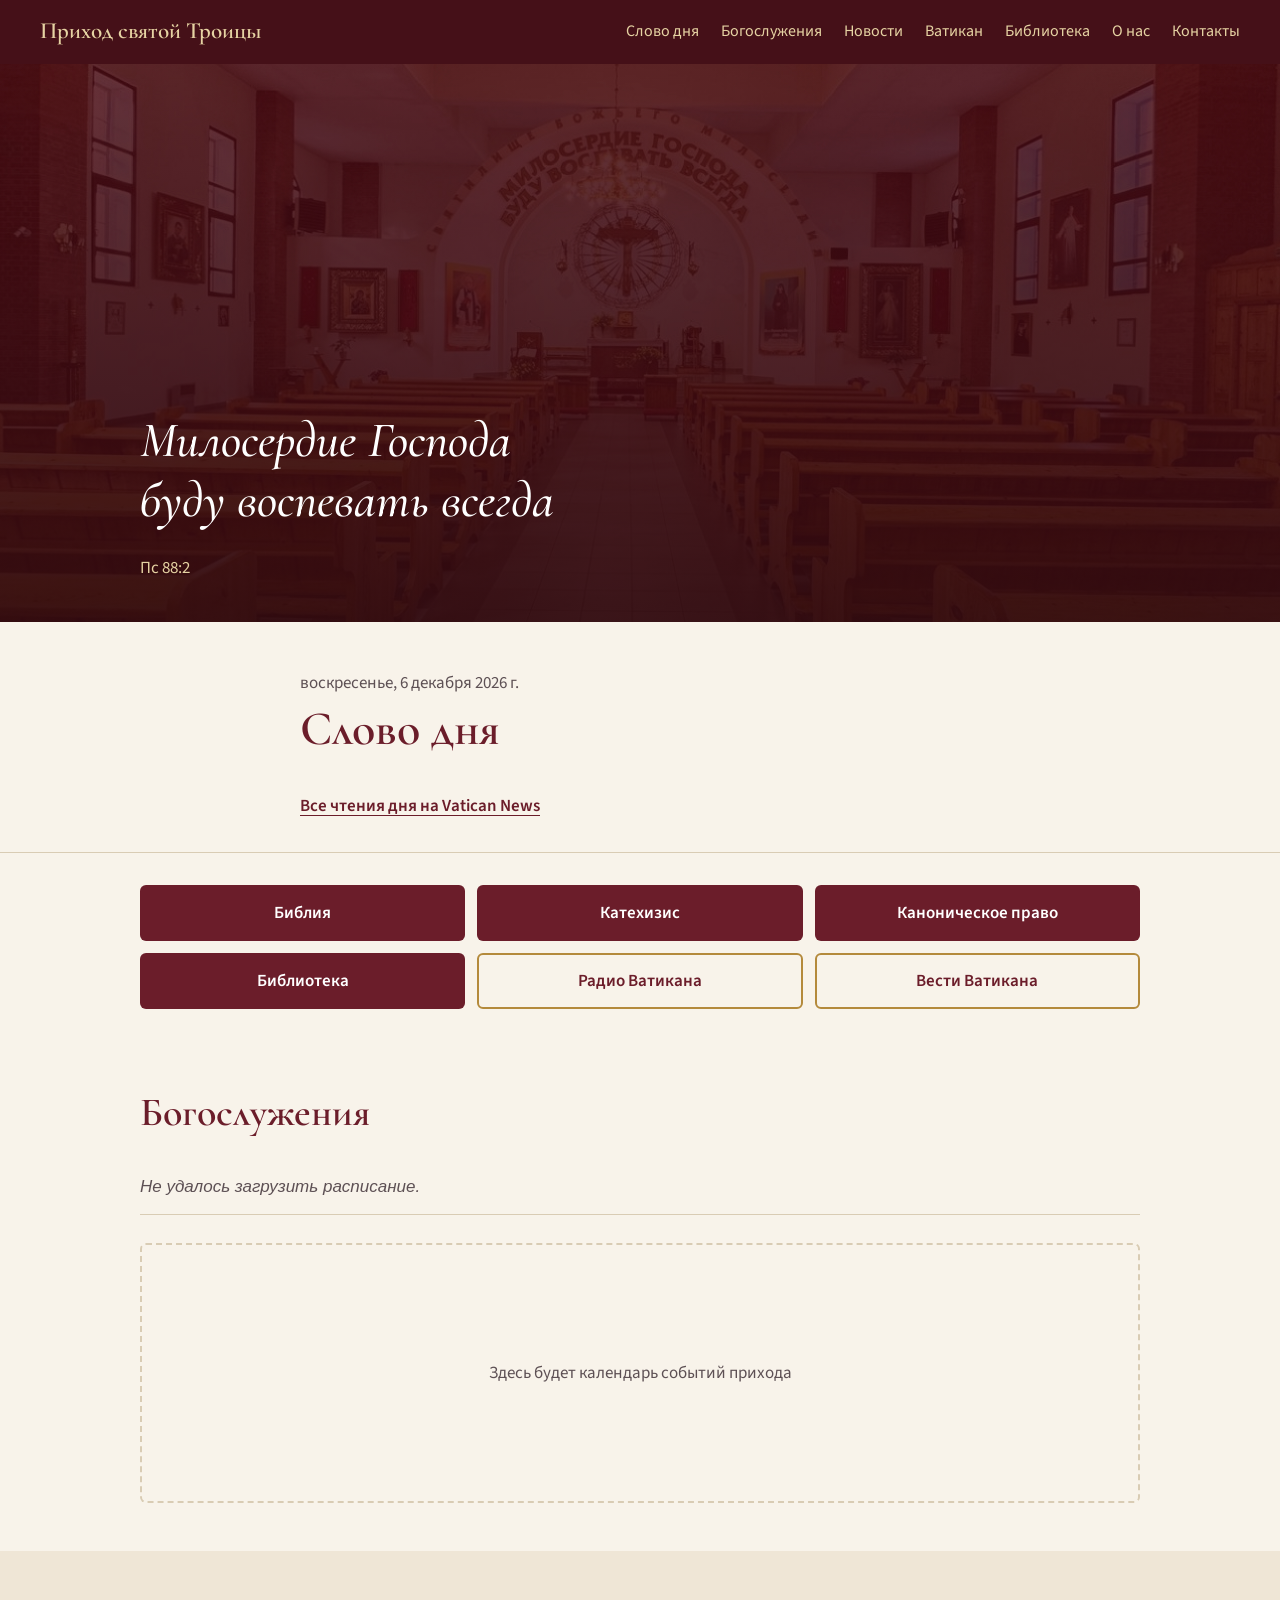
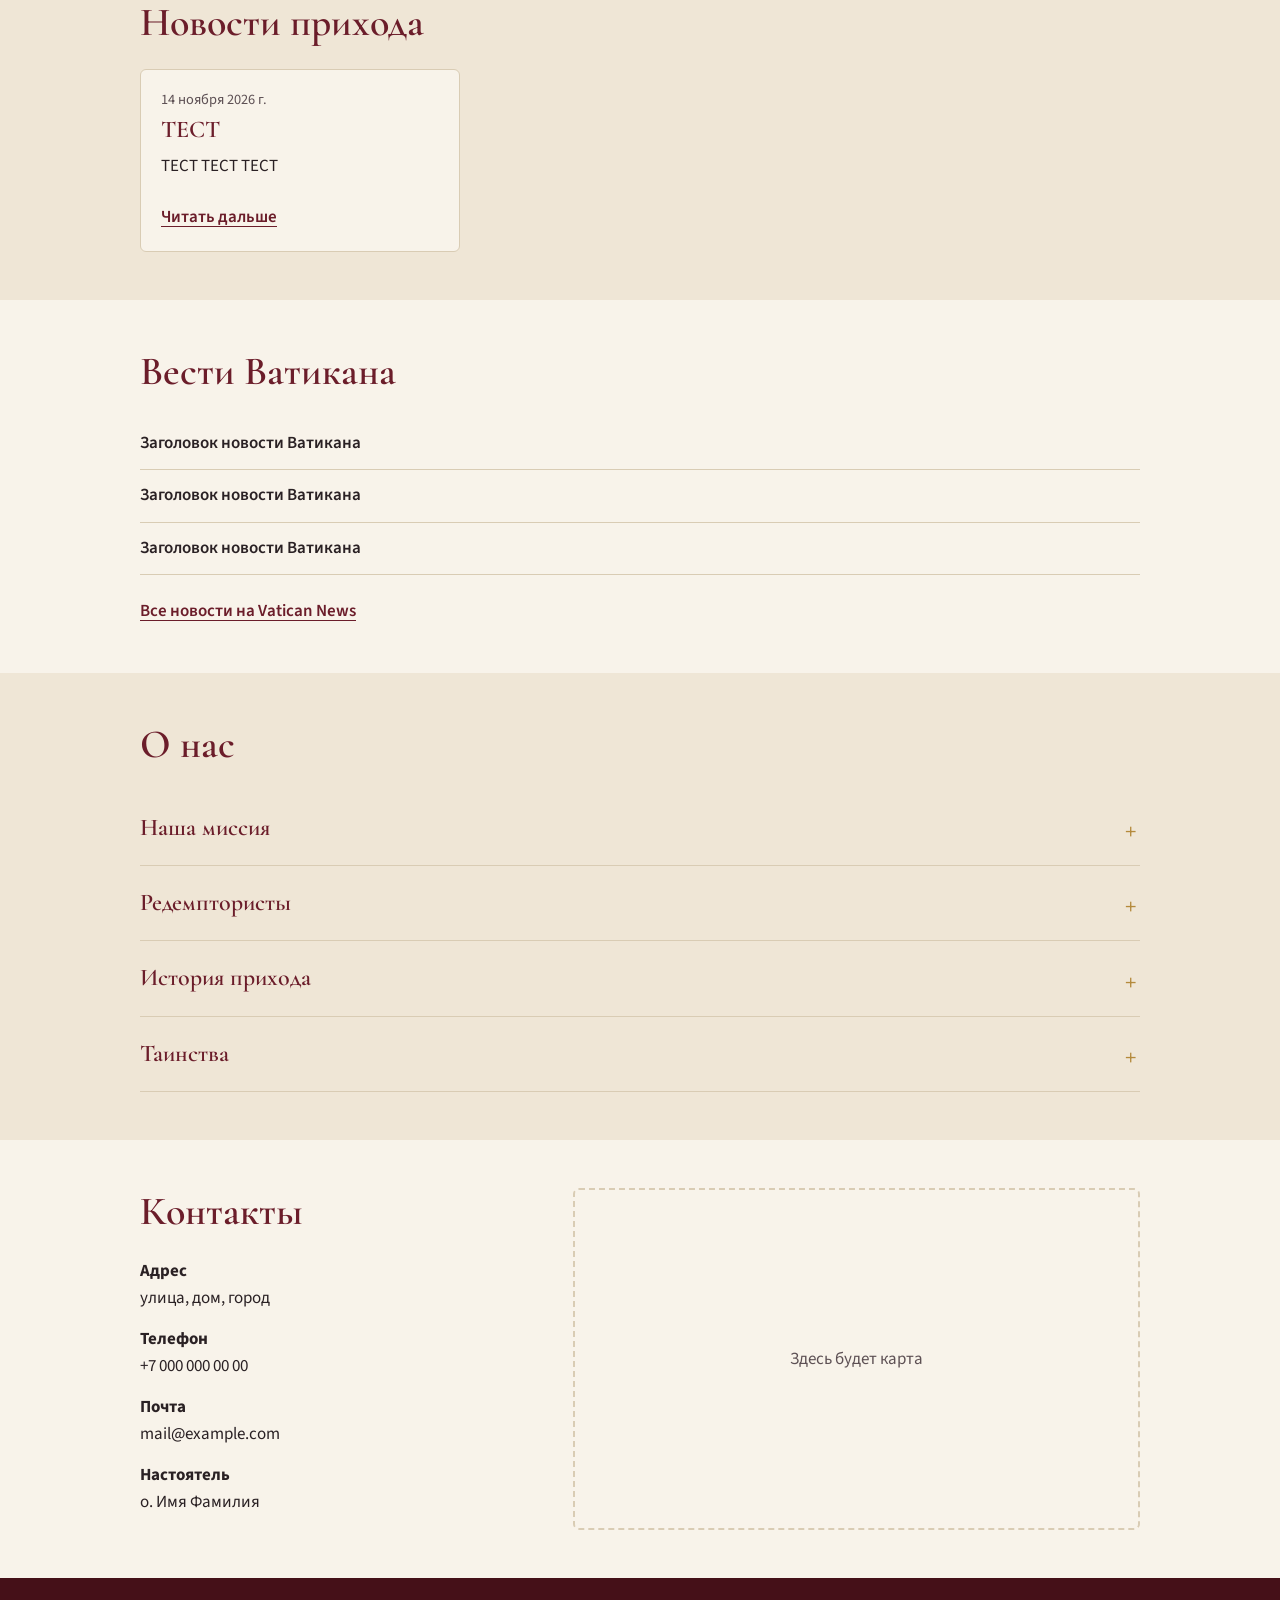
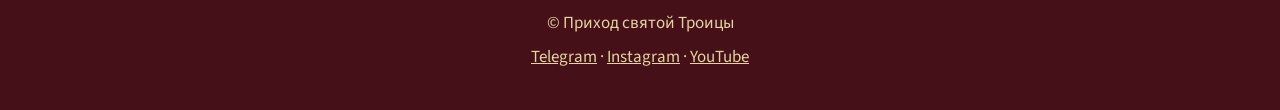
==== commit 45773e73: "Update index.html" ====
--- a/index.html
+++ b/index.html
@@ -3,8 +3,8 @@
 <head>
   <meta charset="UTF-8">
   <meta name="viewport" content="width=device-width, initial-scale=1">
-  <title>Приход святой Троицы</title><!-- ✏️ название во вкладке браузера -->
-  <meta name="description" content="Римско-католический приход святой Троицы. Расписание богослужений, новости, слово дня.">
+  <title>Храм Божьего Милосердия Петропавловск </title>
+  <meta name="description" content="Римско-католический приход святой Троицы.Города Петропавловск, храма божьего милосердия ">
 
   <link rel="preconnect" href="https://fonts.googleapis.com">
   <link rel="preconnect" href="https://fonts.gstatic.com" crossorigin>
@@ -13,26 +13,17 @@
 </head>
 <body>
 
-<!-- ====================================================
-     КАК РЕДАКТИРОВАТЬ
-     Ищи пометки ✏️ — там то, что нужно менять.
-     Фото кладёшь в папку images/ и пишешь имя файла.
-     Цвета и шрифты — в начале файла style.css.
-     Расписание, новости, слово дня и размышления — в папке data/
-     (их правит священник через админку, подробности в инструкции).
-     ==================================================== -->
 
 <!-- ============ ШАПКА ============ -->
 <header class="topbar">
   <a class="brand" href="#top">
     <img class="brand-logo" src="images/logo.png" alt="" onerror="this.style.display='none'"><!-- ✏️ логотип: images/logo.png -->
-    <span>Приход святой Троицы</span><!-- ✏️ название -->
+    <span>Приход святой Троицы</span>
   </a>
   <button class="burger" aria-expanded="false" aria-controls="menu" aria-label="Открыть меню">
     <span></span><span></span><span></span>
   </button>
   <nav id="menu" class="menu">
-    <!-- ✏️ пункты меню: текст между <a> и </a>, адрес в href -->
     <a href="#word">Слово дня</a>
     <a href="#schedule">Богослужения</a>
     <a href="#news">Новости</a>
